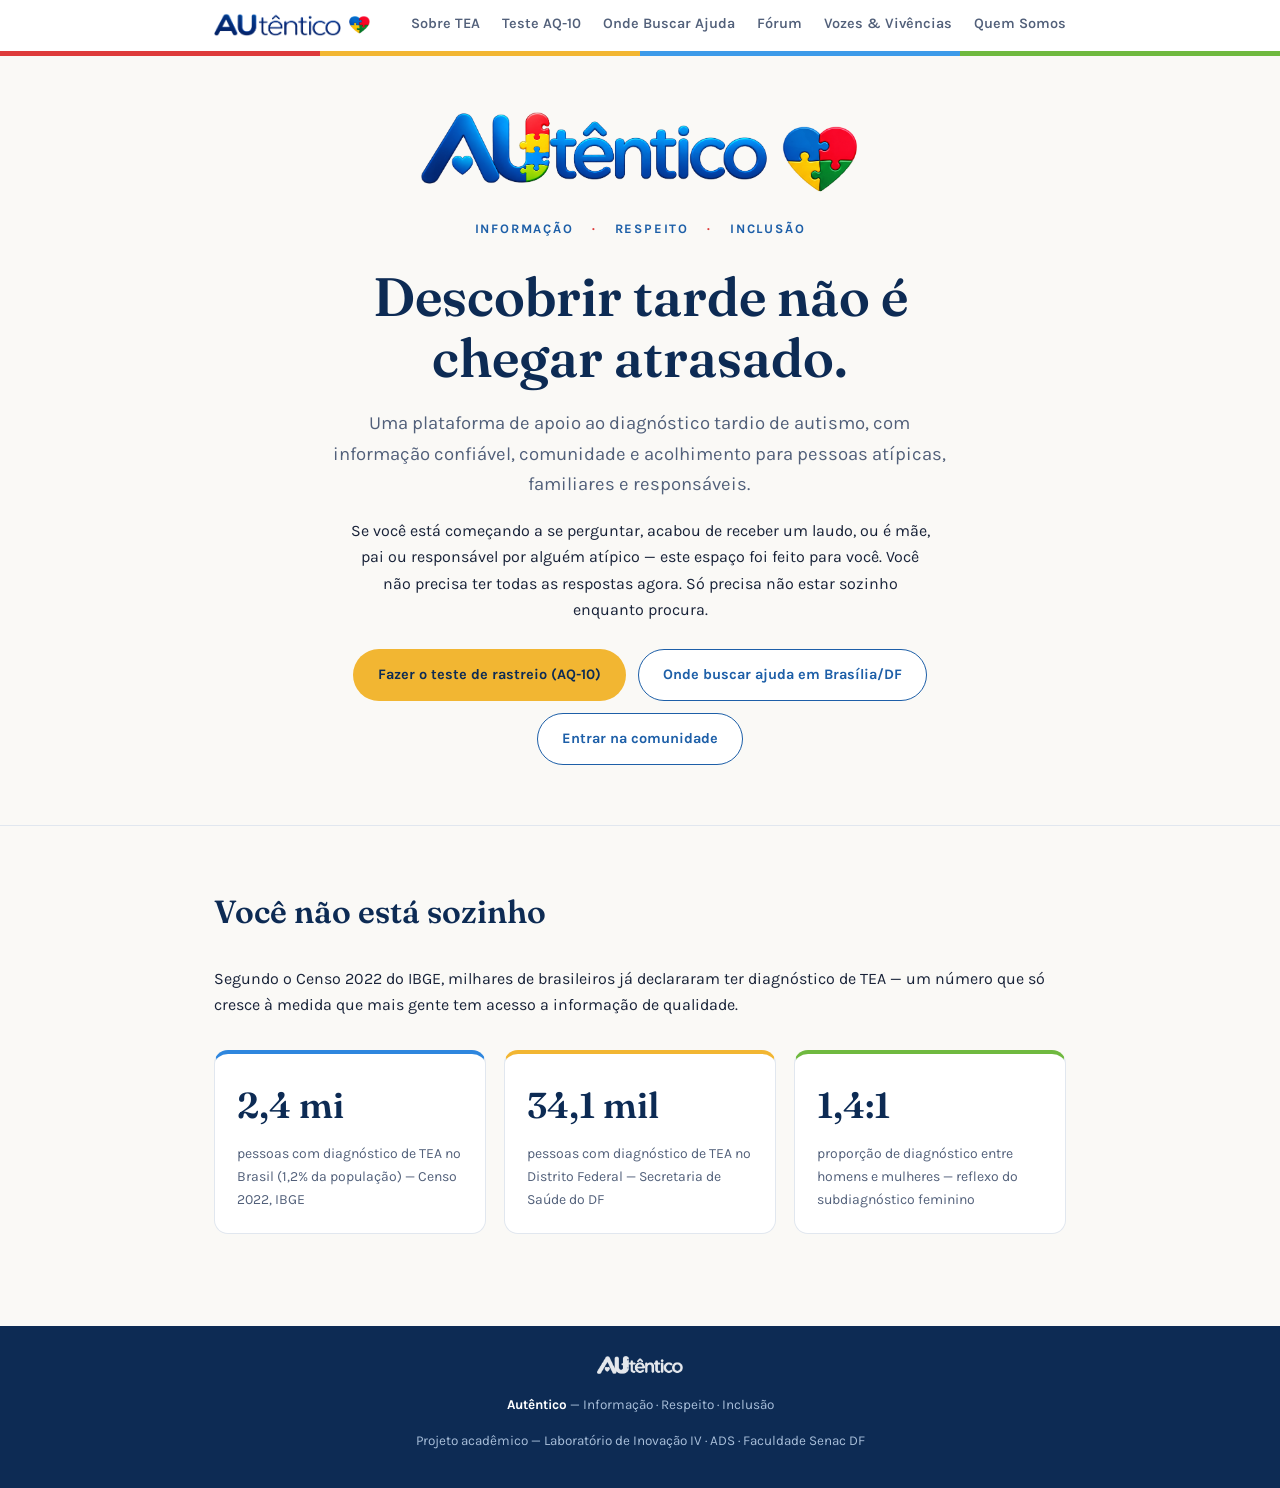
==== index.html @ 7d934f45 "Add files via upload" ====
<!DOCTYPE html>
<html lang="pt-BR">
<head>
<meta charset="UTF-8">
<meta name="viewport" content="width=device-width, initial-scale=1.0">
<title>Autêntico — apoio ao diagnóstico tardio de TEA</title>
<link rel="stylesheet" href="assets/css/style.css">
<link rel="icon" href="assets/img/logo-icon.png">
</head>
<body>

<header class="site-header">
  <div class="container">
    <a href="index.html" class="brand"><img src="assets/img/logo-wordmark-texto.png" alt="Autêntico" class="brand-wordmark"><img src="assets/img/coracao-puzzle.png" alt="" class="brand-coracao"></a>
    <nav class="main-nav">
      <a href="sobre-tea.html">Sobre TEA</a>
      <a href="teste-aq10.html">Teste AQ-10</a>
      <a href="onde-buscar-ajuda.html">Onde Buscar Ajuda</a>
      <a href="forum.html">Fórum</a>
      <a href="vivencias.html">Vozes & Vivências</a>
      <a href="quem-somos.html">Quem Somos</a>
    </nav>
  </div>
</header>
<div class="tira-assinatura"><span class="v"></span><span class="a"></span><span class="az"></span><span class="g"></span></div>

<section class="hero">
  <div class="container">
    <div class="logo-mark">
      <img src="assets/img/logo-wordmark.png" alt="Autêntico" class="wordmark-img">
      <img src="assets/img/coracao-puzzle.png" alt="" class="coracao-img">
    </div>
    <p class="slogan-mini">INFORMAÇÃO<span>·</span>RESPEITO<span>·</span>INCLUSÃO</p>
    <div class="texto-hero">
      <h1>Descobrir tarde não é chegar atrasado.</h1>
      <p class="lead">Uma plataforma de apoio ao diagnóstico tardio de autismo, com informação confiável, comunidade e acolhimento para pessoas atípicas, familiares e responsáveis.</p>
      <p>Se você está começando a se perguntar, acabou de receber um laudo, ou é mãe, pai ou responsável por alguém atípico — este espaço foi feito para você. Você não precisa ter todas as respostas agora. Só precisa não estar sozinho enquanto procura.</p>
      <div class="cta-row">
        <a href="teste-aq10.html" class="btn btn-primary">Fazer o teste de rastreio (AQ-10)</a>
        <a href="onde-buscar-ajuda.html" class="btn btn-outline">Onde buscar ajuda em Brasília/DF</a>
        <a href="forum.html" class="btn btn-outline">Entrar na comunidade</a>
      </div>
    </div>
  </div>
</section>

<section class="page">
  <div class="container">
    <h2>Você não está sozinho</h2>
    <p>Segundo o Censo 2022 do IBGE, milhares de brasileiros já declararam ter diagnóstico de TEA — um número que só cresce à medida que mais gente tem acesso a informação de qualidade.</p>
    <div class="stat-row">
      <div class="stat-card">
        <span class="num">2,4 mi</span>
        <p>pessoas com diagnóstico de TEA no Brasil (1,2% da população) — Censo 2022, IBGE</p>
      </div>
      <div class="stat-card">
        <span class="num">34,1 mil</span>
        <p>pessoas com diagnóstico de TEA no Distrito Federal — Secretaria de Saúde do DF</p>
      </div>
      <div class="stat-card">
        <span class="num">1,4:1</span>
        <p>proporção de diagnóstico entre homens e mulheres — reflexo do subdiagnóstico feminino</p>
      </div>
    </div>
  </div>
</section>

<footer class="site-footer">
  <div class="container">
    <img src="assets/img/logo-wordmark.png" alt="Autêntico" class="footer-logo">
    <p><strong>Autêntico</strong> — Informação · Respeito · Inclusão</p>
    <p>Projeto acadêmico — Laboratório de Inovação IV · ADS · Faculdade Senac DF</p>
  </div>
</footer>

</body>
</html>
---- assets/css/style.css ----
/* ============================================
   Autêntico — identidade visual própria
   Paleta extraída da logo: azul-noite (letras), e o
   quarteto de cores das peças (vermelho, amarelo, azul, verde)
   usado como assinatura recorrente — nunca como wallpaper.
   ============================================ */

@import url('https://fonts.googleapis.com/css2?family=Fraunces:opsz,wght@9..144,400;9..144,500;9..144,600;9..144,700&family=Karla:wght@400;500;600;700&display=swap');

:root {
  --noite: #0D2B54;
  --azul: #1D5FA8;
  --azul-vivo: #2E86DE;
  --azul-claro: #EAF3FC;
  --areia: #FAF9F6;

  /* quarteto das peças do logo — usar com moderação */
  --peca-vermelho: #DE3B3B;
  --peca-amarelo: #F2B632;
  --peca-azul: #3D9BE9;
  --peca-verde: #6FB93F;

  --texto: #182238;
  --texto-suave: #52607A;
  --linha: #E1E7EF;
  --radius: 14px;
  --serif: 'Fraunces', Georgia, serif;
  --sans: 'Karla', -apple-system, Segoe UI, sans-serif;
}

* { box-sizing: border-box; }
html { scroll-behavior: smooth; }

body {
  margin: 0;
  font-family: var(--sans);
  color: var(--texto);
  background: var(--areia);
  line-height: 1.65;
}

a { color: inherit; }
img { max-width: 100%; display: block; }

.container {
  max-width: 900px;
  margin: 0 auto;
  padding: 0 24px;
}

/* ---------- Tira de assinatura (as 4 cores do logo) ---------- */
.tira-assinatura {
  height: 5px;
  display: flex;
}
.tira-assinatura span { flex: 1; }
.tira-assinatura .v { background: var(--peca-vermelho); }
.tira-assinatura .a { background: var(--peca-amarelo); }
.tira-assinatura .az { background: var(--peca-azul); }
.tira-assinatura .g { background: var(--peca-verde); }

/* ---------- Header ---------- */
.site-header {
  background: #FFFFFF;
  color: var(--texto);
  box-shadow: 0 1px 0 var(--linha);
}

.site-header .container {
  display: flex;
  align-items: center;
  justify-content: space-between;
  padding-top: 12px;
  padding-bottom: 12px;
  gap: 20px;
  flex-wrap: wrap;
}

.brand {
  display: flex;
  align-items: center;
  gap: 8px;
  text-decoration: none;
}

.brand img.brand-wordmark {
  height: 24px;
  width: auto;
}

.brand img.brand-coracao {
  height: 18px;
  width: auto;
}

.brand .brand-nome {
  font-family: var(--serif);
  font-size: 21px;
  font-weight: 600;
  letter-spacing: 0.01em;
}

nav.main-nav {
  display: flex;
  gap: 22px;
  flex-wrap: wrap;
}

nav.main-nav a {
  color: var(--texto-suave);
  text-decoration: none;
  font-size: 14.5px;
  font-weight: 600;
  position: relative;
  padding-bottom: 3px;
}

nav.main-nav a:hover,
nav.main-nav a.ativo {
  color: var(--noite);
}

nav.main-nav a.ativo {
  border-bottom: 2px solid var(--peca-amarelo);
}

/* ---------- Hero ---------- */
.hero {
  padding: 56px 0 60px;
  border-bottom: 1px solid var(--linha);
  position: relative;
  overflow: hidden;
  text-align: center;
}

.hero .container {
  display: flex;
  flex-direction: column;
  align-items: center;
}

.hero .logo-mark {
  margin-bottom: 10px;
  display: flex;
  align-items: center;
  justify-content: center;
  flex-wrap: wrap;
  gap: 14px;
}

.hero .logo-mark img.wordmark-img {
  width: auto;
  max-height: clamp(56px, 9vw, 96px);
}

.hero .logo-mark img.coracao-img {
  width: auto;
  height: clamp(40px, 6.5vw, 68px);
}

.wordmark {
  display: flex;
  align-items: center;
  justify-content: center;
  gap: 2px;
  margin-bottom: 6px;
}

.wordmark img {
  height: clamp(64px, 11vw, 108px);
  width: auto;
}

.wordmark .wordmark-texto {
  font-family: var(--serif);
  font-weight: 700;
  font-size: clamp(38px, 8.2vw, 80px);
  text-transform: uppercase;
  color: var(--noite);
  letter-spacing: -0.01em;
  line-height: 1;
  transform: translateY(2px);
}

.slogan-mini {
  display: flex;
  align-items: center;
  justify-content: center;
  gap: 10px;
  font-size: 13px;
  font-weight: 700;
  letter-spacing: 0.14em;
  color: var(--azul);
  margin: 0 0 28px;
}
.slogan-mini span { color: var(--peca-vermelho); margin: 0 8px; }
.slogan-mini img { height: 22px; width: auto; }

.hero .texto-hero {
  max-width: 640px;
}

.hero h1 {
  font-family: var(--serif);
  font-size: clamp(36px, 5.5vw, 54px);
  font-weight: 600;
  line-height: 1.12;
  margin: 0 0 20px;
  color: var(--noite);
}

.hero .lead {
  font-size: 18.5px;
  color: var(--texto-suave);
  margin: 0 0 18px;
}

.hero p { max-width: 58ch; margin-left: auto; margin-right: auto; }

.cta-row {
  display: flex;
  flex-wrap: wrap;
  justify-content: center;
  gap: 12px;
  margin-top: 26px;
}

/* ---------- Buttons ---------- */
.btn {
  display: inline-block;
  padding: 13px 24px;
  border-radius: 100px;
  text-decoration: none;
  font-weight: 700;
  font-size: 14.5px;
  border: 1.5px solid transparent;
  cursor: pointer;
  font-family: var(--sans);
  transition: transform .12s ease, box-shadow .12s ease;
}

.btn-primary {
  background: var(--peca-amarelo);
  color: var(--noite);
}
.btn-primary:hover { transform: translateY(-1px); box-shadow: 0 6px 16px rgba(242,182,50,.35); }

.btn-outline {
  background: #fff;
  border-color: var(--azul);
  color: var(--azul);
}
.btn-outline:hover { background: var(--azul-claro); }

/* ---------- Sections ---------- */
section.page {
  padding: 60px 0;
}

section.page h2 {
  font-family: var(--serif);
  font-size: 32px;
  font-weight: 600;
  color: var(--noite);
  margin-top: 0;
}

section.page h3 {
  font-family: var(--serif);
  font-size: 21px;
  font-weight: 600;
  color: var(--noite);
}

.stat-row {
  display: grid;
  grid-template-columns: repeat(auto-fit, minmax(220px, 1fr));
  gap: 18px;
  margin: 32px 0;
}

.stat-card {
  background: #fff;
  border: 1px solid var(--linha);
  border-top: 4px solid var(--azul-vivo);
  border-radius: var(--radius);
  padding: 22px;
}

.stat-card:nth-child(2) { border-top-color: var(--peca-amarelo); }
.stat-card:nth-child(3) { border-top-color: var(--peca-verde); }

.stat-card .num {
  font-family: var(--serif);
  font-size: 36px;
  font-weight: 600;
  color: var(--noite);
  display: block;
}

.stat-card p { margin: 6px 0 0; font-size: 14px; color: var(--texto-suave); }

/* ---------- Cards ---------- */
.card {
  background: #fff;
  border: 1px solid var(--linha);
  border-radius: var(--radius);
  padding: 22px 24px;
  margin-bottom: 14px;
}

.card h3 { margin-top: 0; }

.tag {
  display: inline-block;
  font-size: 12px;
  font-weight: 700;
  padding: 4px 12px;
  border-radius: 100px;
  background: var(--azul-claro);
  color: var(--azul);
  margin-right: 6px;
  letter-spacing: 0.02em;
}

/* ---------- Disclaimer ---------- */
.disclaimer {
  background: #FFF7E6;
  border-left: 5px solid var(--peca-amarelo);
  border-radius: 0 var(--radius) var(--radius) 0;
  padding: 22px 24px;
  margin-bottom: 32px;
}

.disclaimer h2 { margin-top: 0; font-size: 22px; }

/* ---------- Filtros ---------- */
.filtros {
  display: flex;
  gap: 8px;
  flex-wrap: wrap;
  margin: 20px 0 28px;
}

.filtro-btn {
  border: 1.5px solid var(--linha);
  background: #fff;
  border-radius: 100px;
  padding: 8px 18px;
  font-size: 13.5px;
  font-weight: 600;
  cursor: pointer;
  font-family: var(--sans);
  color: var(--texto);
}

.filtro-btn.ativo {
  background: var(--noite);
  color: #fff;
  border-color: var(--noite);
}

/* ---------- Teste AQ10 ---------- */
.pergunta {
  border-bottom: 1px solid var(--linha);
  padding: 20px 0;
}

.pergunta p.enunciado {
  font-weight: 600;
  margin: 0 0 12px;
}

.opcoes { display: flex; gap: 24px; }

.opcoes label {
  display: flex;
  align-items: center;
  gap: 8px;
  cursor: pointer;
  font-size: 15px;
}

#resultado-box {
  display: none;
  background: var(--azul-claro);
  border-radius: var(--radius);
  padding: 30px;
  text-align: left;
  margin-top: 24px;
  border-top: 5px solid var(--peca-amarelo);
}

#resultado-box .pontuacao {
  font-family: var(--serif);
  font-size: 30px;
  font-weight: 600;
  color: var(--noite);
}

.progress-track {
  height: 6px;
  background: var(--linha);
  border-radius: 4px;
  overflow: hidden;
  margin-bottom: 8px;
}
.progress-fill {
  height: 100%;
  background: linear-gradient(90deg, var(--peca-azul), var(--peca-verde));
  width: 0%;
  transition: width .25s ease;
}
.progress-label {
  font-size: 13px;
  color: var(--texto-suave);
  margin-bottom: 24px;
}

/* ---------- Fórum ---------- */
.forum-layout {
  display: grid;
  grid-template-columns: 220px 1fr;
  gap: 28px;
}

@media (max-width: 720px) {
  .forum-layout { grid-template-columns: 1fr; }
  .opcoes { gap: 14px; }
  .hero .logo-mark img { max-width: 180px; }
}

.categorias-list {
  display: flex;
  flex-direction: column;
  gap: 6px;
}

.categorias-list a {
  padding: 9px 14px;
  border-radius: var(--radius);
  text-decoration: none;
  font-size: 14px;
  font-weight: 500;
  color: var(--texto);
}
.categorias-list a.ativo,
.categorias-list a:hover {
  background: var(--azul-claro);
  color: var(--azul);
}

.post-meta { font-size: 13px; color: var(--texto-suave); margin: 2px 0 10px; }

/* ---------- Equipe ---------- */
.equipe-grid {
  display: grid;
  grid-template-columns: repeat(auto-fit, minmax(180px, 1fr));
  gap: 18px;
  margin: 24px 0 32px;
}

.membro {
  text-align: center;
  background: #fff;
  border: 1px solid var(--linha);
  border-radius: var(--radius);
  padding: 24px 14px;
}

.avatar {
  width: 54px;
  height: 54px;
  border-radius: 50%;
  background: linear-gradient(135deg, var(--noite), var(--azul-vivo));
  margin: 0 auto 12px;
  display: flex;
  align-items: center;
  justify-content: center;
  color: #fff;
  font-family: var(--serif);
  font-weight: 600;
  font-size: 18px;
}

.avatar-foto {
  width: 120px;
  height: 120px;
  border-radius: 50%;
  margin: 0 auto 12px;
  object-fit: cover;
  object-position: top;
  border: 3px solid var(--azul-vivo);
  display: block;
}

.motivacao-box {
  background: var(--noite);
  color: #E4EEF9;
  border-radius: var(--radius);
  padding: 30px;
  position: relative;
  overflow: hidden;
}
.motivacao-box h3 { color: #fff; }

/* ---------- Footer ---------- */
.site-footer {
  background: var(--noite);
  color: #A9BFDA;
  text-align: center;
  padding: 30px 0 22px;
  font-size: 13.5px;
}

.site-footer strong { color: #fff; }
.site-footer .footer-logo { height: 24px; width: auto; margin: 0 auto 14px; filter: brightness(0) invert(1); opacity: .9; }

.aviso-fonte {
  font-size: 13px;
  color: var(--texto-suave);
  border-top: 1px dashed var(--linha);
  margin-top: 28px;
  padding-top: 16px;
}
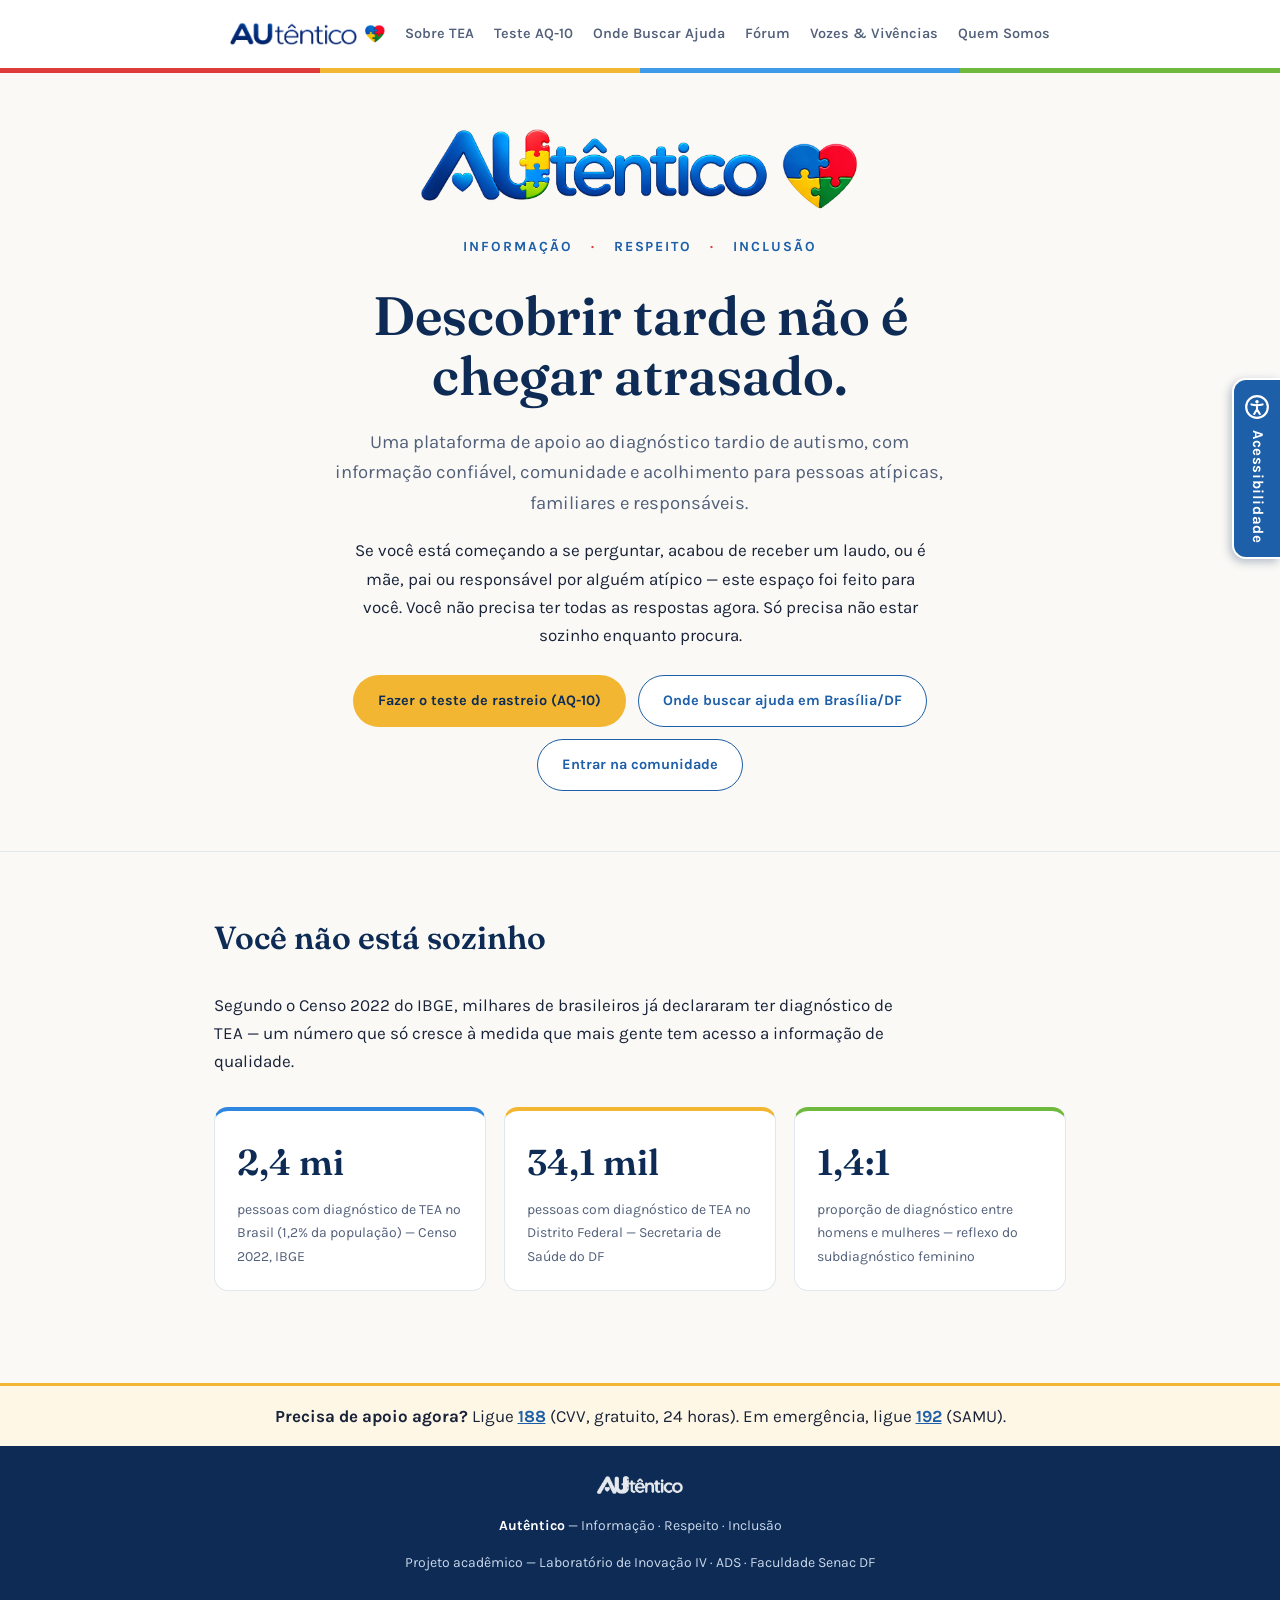
==== commit d8d1cc49: "Atualiza o site" ====
--- a/index.html
+++ b/index.html
@@ -6,23 +6,28 @@
 <title>Autêntico — apoio ao diagnóstico tardio de TEA</title>
 <link rel="stylesheet" href="assets/css/style.css">
 <link rel="icon" href="assets/img/logo-icon.png">
+<script src="assets/js/acessibilidade.js"></script>
 </head>
 <body>
 
+<a class="pular" href="#conteudo">Pular para o conteúdo</a>
+
 <header class="site-header">
   <div class="container">
-    <a href="index.html" class="brand"><img src="assets/img/logo-wordmark-texto.png" alt="Autêntico" class="brand-wordmark"><img src="assets/img/coracao-puzzle.png" alt="" class="brand-coracao"></a>
-    <nav class="main-nav">
+    <a href="index.html" class="brand" aria-label="Autêntico, página inicial"><img src="assets/img/logo-wordmark-texto.png" alt="Autêntico" class="brand-wordmark"><img src="assets/img/coracao-puzzle.png" alt="" class="brand-coracao"></a>
+    <nav class="main-nav" aria-label="Navegação principal">
       <a href="sobre-tea.html">Sobre TEA</a>
       <a href="teste-aq10.html">Teste AQ-10</a>
       <a href="onde-buscar-ajuda.html">Onde Buscar Ajuda</a>
       <a href="forum.html">Fórum</a>
-      <a href="vivencias.html">Vozes & Vivências</a>
+      <a href="vivencias.html">Vozes &amp; Vivências</a>
       <a href="quem-somos.html">Quem Somos</a>
     </nav>
   </div>
 </header>
-<div class="tira-assinatura"><span class="v"></span><span class="a"></span><span class="az"></span><span class="g"></span></div>
+<div class="tira-assinatura" aria-hidden="true"><span class="v"></span><span class="a"></span><span class="az"></span><span class="g"></span></div>
+
+<main id="conteudo" tabindex="-1">
 
 <section class="hero">
   <div class="container">
@@ -30,7 +35,7 @@
       <img src="assets/img/logo-wordmark.png" alt="Autêntico" class="wordmark-img">
       <img src="assets/img/coracao-puzzle.png" alt="" class="coracao-img">
     </div>
-    <p class="slogan-mini">INFORMAÇÃO<span>·</span>RESPEITO<span>·</span>INCLUSÃO</p>
+    <p class="slogan-mini">INFORMAÇÃO<span aria-hidden="true">·</span>RESPEITO<span aria-hidden="true">·</span>INCLUSÃO</p>
     <div class="texto-hero">
       <h1>Descobrir tarde não é chegar atrasado.</h1>
       <p class="lead">Uma plataforma de apoio ao diagnóstico tardio de autismo, com informação confiável, comunidade e acolhimento para pessoas atípicas, familiares e responsáveis.</p>
@@ -65,6 +70,14 @@
   </div>
 </section>
 
+</main>
+
+<aside class="apoio-agora" aria-label="Apoio emocional">
+  <div class="container">
+    <p><strong>Precisa de apoio agora?</strong> Ligue <a href="tel:188">188</a> (CVV, gratuito, 24 horas). Em emergência, ligue <a href="tel:192">192</a> (SAMU).</p>
+  </div>
+</aside>
+
 <footer class="site-footer">
   <div class="container">
     <img src="assets/img/logo-wordmark.png" alt="Autêntico" class="footer-logo">
--- a/assets/css/style.css
+++ b/assets/css/style.css
@@ -37,6 +37,7 @@
   color: var(--texto);
   background: var(--areia);
   line-height: 1.65;
+  font-size: 1.0625rem;
 }
 
 a { color: inherit; }
@@ -67,9 +68,10 @@
 }
 
 .site-header .container {
-  display: flex;
-  align-items: center;
-  justify-content: space-between;
+  max-width: 1160px;
+  display: flex;
+  align-items: center;
+  justify-content: center;
   padding-top: 12px;
   padding-bottom: 12px;
   gap: 20px;
@@ -95,29 +97,30 @@
 
 .brand .brand-nome {
   font-family: var(--serif);
-  font-size: 21px;
+  font-size: 1.3125rem;
   font-weight: 600;
   letter-spacing: 0.01em;
 }
 
 nav.main-nav {
   display: flex;
-  gap: 22px;
+  gap: 20px;
   flex-wrap: wrap;
 }
 
 nav.main-nav a {
   color: var(--texto-suave);
   text-decoration: none;
-  font-size: 14.5px;
+  font-size: 0.9062rem;
   font-weight: 600;
   position: relative;
-  padding-bottom: 3px;
+  padding: 10px 0;
+  display: inline-block;
 }
 
 nav.main-nav a:hover,
 nav.main-nav a.ativo {
-  color: var(--noite);
+  border-bottom: 3px solid var(--azul);
 }
 
 nav.main-nav a.ativo {
@@ -174,7 +177,7 @@
 .wordmark .wordmark-texto {
   font-family: var(--serif);
   font-weight: 700;
-  font-size: clamp(38px, 8.2vw, 80px);
+  font-size: clamp(2.375rem, 8.2vw, 5rem);
   text-transform: uppercase;
   color: var(--noite);
   letter-spacing: -0.01em;
@@ -187,7 +190,7 @@
   align-items: center;
   justify-content: center;
   gap: 10px;
-  font-size: 13px;
+  font-size: 0.875rem;
   font-weight: 700;
   letter-spacing: 0.14em;
   color: var(--azul);
@@ -202,7 +205,7 @@
 
 .hero h1 {
   font-family: var(--serif);
-  font-size: clamp(36px, 5.5vw, 54px);
+  font-size: clamp(2.25rem, 5.5vw, 3.375rem);
   font-weight: 600;
   line-height: 1.12;
   margin: 0 0 20px;
@@ -210,7 +213,7 @@
 }
 
 .hero .lead {
-  font-size: 18.5px;
+  font-size: 1.1562rem;
   color: var(--texto-suave);
   margin: 0 0 18px;
 }
@@ -232,7 +235,7 @@
   border-radius: 100px;
   text-decoration: none;
   font-weight: 700;
-  font-size: 14.5px;
+  font-size: 0.9062rem;
   border: 1.5px solid transparent;
   cursor: pointer;
   font-family: var(--sans);
@@ -257,9 +260,10 @@
   padding: 60px 0;
 }
 
+section.page h1,
 section.page h2 {
   font-family: var(--serif);
-  font-size: 32px;
+  font-size: 2rem;
   font-weight: 600;
   color: var(--noite);
   margin-top: 0;
@@ -267,7 +271,7 @@
 
 section.page h3 {
   font-family: var(--serif);
-  font-size: 21px;
+  font-size: 1.3125rem;
   font-weight: 600;
   color: var(--noite);
 }
@@ -292,13 +296,13 @@
 
 .stat-card .num {
   font-family: var(--serif);
-  font-size: 36px;
+  font-size: 2.25rem;
   font-weight: 600;
   color: var(--noite);
   display: block;
 }
 
-.stat-card p { margin: 6px 0 0; font-size: 14px; color: var(--texto-suave); }
+.stat-card p { margin: 6px 0 0; font-size: 0.875rem; color: var(--texto-suave); }
 
 /* ---------- Cards ---------- */
 .card {
@@ -313,7 +317,7 @@
 
 .tag {
   display: inline-block;
-  font-size: 12px;
+  font-size: 0.875rem;
   font-weight: 700;
   padding: 4px 12px;
   border-radius: 100px;
@@ -332,7 +336,7 @@
   margin-bottom: 32px;
 }
 
-.disclaimer h2 { margin-top: 0; font-size: 22px; }
+.disclaimer h2 { margin-top: 0; font-size: 1.375rem; }
 
 /* ---------- Filtros ---------- */
 .filtros {
@@ -346,15 +350,17 @@
   border: 1.5px solid var(--linha);
   background: #fff;
   border-radius: 100px;
-  padding: 8px 18px;
-  font-size: 13.5px;
+  padding: 10px 18px;
+  min-height: 44px;
+  font-size: 0.875rem;
   font-weight: 600;
   cursor: pointer;
   font-family: var(--sans);
   color: var(--texto);
 }
 
-.filtro-btn.ativo {
+.filtro-btn.ativo,
+.filtro-btn[aria-pressed="true"] {
   background: var(--noite);
   color: #fff;
   border-color: var(--noite);
@@ -378,11 +384,10 @@
   align-items: center;
   gap: 8px;
   cursor: pointer;
-  font-size: 15px;
+  font-size: 0.9375rem;
 }
 
 #resultado-box {
-  display: none;
   background: var(--azul-claro);
   border-radius: var(--radius);
   padding: 30px;
@@ -393,7 +398,7 @@
 
 #resultado-box .pontuacao {
   font-family: var(--serif);
-  font-size: 30px;
+  font-size: 1.875rem;
   font-weight: 600;
   color: var(--noite);
 }
@@ -412,7 +417,7 @@
   transition: width .25s ease;
 }
 .progress-label {
-  font-size: 13px;
+  font-size: 0.875rem;
   color: var(--texto-suave);
   margin-bottom: 24px;
 }
@@ -436,21 +441,32 @@
   gap: 6px;
 }
 
-.categorias-list a {
+.categorias-list a,
+.categorias-list button.cat-btn {
+  display: block;
+  width: 100%;
+  text-align: left;
+  border: none;
+  background: transparent;
+  font-family: var(--sans);
+  min-height: 44px;
+  cursor: pointer;
   padding: 9px 14px;
   border-radius: var(--radius);
   text-decoration: none;
-  font-size: 14px;
+  font-size: 0.875rem;
   font-weight: 500;
   color: var(--texto);
 }
 .categorias-list a.ativo,
-.categorias-list a:hover {
+.categorias-list a:hover,
+.categorias-list button.cat-btn[aria-pressed="true"],
+.categorias-list button.cat-btn:hover {
   background: var(--azul-claro);
   color: var(--azul);
 }
 
-.post-meta { font-size: 13px; color: var(--texto-suave); margin: 2px 0 10px; }
+.post-meta { font-size: 0.875rem; color: var(--texto-suave); margin: 2px 0 10px; }
 
 /* ---------- Equipe ---------- */
 .equipe-grid {
@@ -480,7 +496,7 @@
   color: #fff;
   font-family: var(--serif);
   font-weight: 600;
-  font-size: 18px;
+  font-size: 1.125rem;
 }
 
 .avatar-foto {
@@ -507,19 +523,406 @@
 /* ---------- Footer ---------- */
 .site-footer {
   background: var(--noite);
-  color: #A9BFDA;
+  color: #C9D8EC;
   text-align: center;
   padding: 30px 0 22px;
-  font-size: 13.5px;
+  font-size: 0.875rem;
 }
 
 .site-footer strong { color: #fff; }
 .site-footer .footer-logo { height: 24px; width: auto; margin: 0 auto 14px; filter: brightness(0) invert(1); opacity: .9; }
 
 .aviso-fonte {
-  font-size: 13px;
+  font-size: 0.875rem;
   color: var(--texto-suave);
   border-top: 1px dashed var(--linha);
   margin-top: 28px;
   padding-top: 16px;
 }
+
+/* ============================================
+   ACESSIBILIDADE
+   ============================================ */
+
+[hidden] { display: none !important; }
+
+.sr-only {
+  position: absolute;
+  width: 1px;
+  height: 1px;
+  padding: 0;
+  margin: -1px;
+  overflow: hidden;
+  clip: rect(0, 0, 0, 0);
+  white-space: nowrap;
+  border: 0;
+}
+
+/* Link "pular para o conteúdo" */
+.pular {
+  position: absolute;
+  left: 12px;
+  top: -80px;
+  z-index: 200;
+  background: var(--noite);
+  color: #fff;
+  padding: 12px 18px;
+  border-radius: 0 0 10px 10px;
+  font-weight: 700;
+  text-decoration: none;
+}
+.pular:focus { top: 0; }
+
+/* Foco visível em tudo que é interativo */
+:focus-visible {
+  outline: 3px solid var(--azul-vivo);
+  outline-offset: 3px;
+}
+.btn-primary:focus-visible { outline-color: var(--noite); }
+main:focus,
+[tabindex="-1"]:focus { outline: none; }
+
+/* Largura de leitura confortável */
+.page p,
+.page li { max-width: 70ch; }
+.stat-card p,
+.card p,
+.membro p { max-width: none; }
+
+/* Mensagens de erro (sempre com texto, nunca só cor) */
+.erro-msg {
+  color: #B3261E;
+  font-weight: 700;
+  margin: 12px 0 0;
+}
+
+/* Confirmação do aviso do teste */
+.aq-confirma {
+  display: flex;
+  align-items: center;
+  gap: 12px;
+  margin: 16px 0;
+  min-height: 44px;
+  font-size: 1rem;
+  cursor: pointer;
+}
+.aq-confirma input { width: 22px; height: 22px; margin: 0; flex-shrink: 0; accent-color: var(--azul); }
+
+/* ---------- Teste AQ-10: grade de respostas (formato do original) ---------- */
+.aq-intro { color: var(--texto-suave); margin: 0 0 6px; }
+.aq-instrucao { font-weight: 700; margin: 0 0 18px; }
+
+.aq-cab,
+.aq-linha {
+  display: grid;
+  grid-template-columns: minmax(0, 2.6fr) repeat(4, minmax(0, 1fr));
+  gap: 6px;
+  align-items: center;
+}
+
+.aq-cab {
+  padding: 10px 4px;
+  font-size: 0.875rem;
+  font-weight: 700;
+  color: var(--noite);
+  text-align: center;
+  line-height: 1.3;
+  border-bottom: 2px solid var(--linha);
+  border-left: 4px solid transparent;
+}
+
+.aq-linha {
+  padding: 12px 4px;
+  border-bottom: 1px solid var(--linha);
+  border-left: 4px solid transparent;
+}
+
+.aq-linha.falta {
+  background: #FDECEC;
+  border-left-color: #B3261E;
+}
+
+.aq-enunciado {
+  margin: 0;
+  padding-right: 8px;
+  font-size: 1rem;
+  font-weight: 600;
+  line-height: 1.45;
+}
+
+.aq-aviso-linha {
+  grid-column: 1 / -1;
+  margin: 0;
+  color: #B3261E;
+  font-weight: 700;
+  font-size: 0.9375rem;
+}
+
+.aq-cel {
+  display: flex;
+  justify-content: center;
+  align-items: center;
+  min-height: 44px;
+  cursor: pointer;
+}
+.aq-cel input { width: 22px; height: 22px; margin: 0; accent-color: var(--azul); }
+
+.aq-rotulo {
+  position: absolute;
+  width: 1px;
+  height: 1px;
+  margin: -1px;
+  overflow: hidden;
+  clip: rect(0, 0, 0, 0);
+  white-space: nowrap;
+}
+
+@media (max-width: 640px) {
+  .aq-cab { display: none; }
+  .aq-linha { grid-template-columns: repeat(2, minmax(0, 1fr)); }
+  .aq-enunciado { grid-column: 1 / -1; padding-right: 0; margin-bottom: 4px; }
+  .aq-cel {
+    justify-content: flex-start;
+    gap: 10px;
+    padding: 6px 10px;
+    border: 1px solid var(--linha);
+    border-radius: 10px;
+  }
+  .aq-rotulo {
+    position: static;
+    width: auto;
+    height: auto;
+    margin: 0;
+    overflow: visible;
+    clip: auto;
+    white-space: normal;
+    font-size: 0.9375rem;
+    line-height: 1.25;
+  }
+}
+
+#resultado-box h2 { margin: 0 0 10px; font-size: 1.125rem; }
+
+/* ---------- Acessibilidade: aba lateral + painel ---------- */
+html { scroll-padding-bottom: 90px; }
+
+.acess-aba {
+  position: fixed;
+  right: 0;
+  top: 42%;
+  z-index: 250;
+  width: 48px;
+  padding: 14px 0;
+  display: flex;
+  flex-direction: column;
+  align-items: center;
+  gap: 10px;
+  background: var(--azul);
+  color: #fff;
+  border: 2px solid #fff;
+  border-right: none;
+  border-radius: 14px 0 0 14px;
+  box-shadow: -2px 3px 10px rgba(13, 43, 84, 0.3);
+  font: inherit;
+  font-weight: 700;
+  font-size: 0.9375rem;
+  cursor: pointer;
+}
+.acess-aba:hover { background: var(--noite); }
+.acess-aba:focus-visible { outline: 3px solid var(--noite); outline-offset: 3px; }
+.acess-aba svg { width: 26px; height: 26px; flex-shrink: 0; }
+.acess-aba-texto {
+  writing-mode: vertical-rl;
+  letter-spacing: 0.04em;
+  line-height: 1;
+}
+
+@media (min-width: 760px) and (max-width: 1000px) {
+  main .container { padding-right: 64px; }
+}
+
+@media (max-width: 759px) {
+  .acess-aba {
+    top: auto;
+    bottom: 16px;
+    right: 14px;
+    width: 54px;
+    height: 54px;
+    padding: 0;
+    border: 2px solid #fff;
+    border-radius: 50%;
+    justify-content: center;
+  }
+  .acess-aba-texto {
+    position: absolute;
+    width: 1px;
+    height: 1px;
+    margin: -1px;
+    overflow: hidden;
+    clip: rect(0, 0, 0, 0);
+    white-space: nowrap;
+  }
+}
+
+.acess-painel {
+  position: fixed;
+  top: 0;
+  right: 0;
+  bottom: 0;
+  z-index: 300;
+  width: min(350px, 92vw);
+  overflow-y: auto;
+  background: #fff;
+  color: var(--texto);
+  border-left: 1px solid var(--linha);
+  box-shadow: -8px 0 28px rgba(13, 43, 84, 0.22);
+  padding: 18px 18px 28px;
+}
+.acess-topo {
+  display: flex;
+  align-items: center;
+  justify-content: space-between;
+  gap: 12px;
+  margin-bottom: 18px;
+}
+.acess-titulo {
+  font-family: var(--serif);
+  font-size: 1.375rem;
+  font-weight: 600;
+  color: var(--noite);
+}
+.acess-lista { display: flex; flex-direction: column; gap: 12px; }
+.acess-grupo {
+  display: flex;
+  align-items: center;
+  gap: 8px;
+  flex-wrap: wrap;
+}
+.acess-grupo .rot { font-weight: 700; width: 100%; }
+.acess-btn {
+  min-height: 44px;
+  min-width: 44px;
+  padding: 8px 14px;
+  border: 1.5px solid var(--azul);
+  background: #fff;
+  color: var(--azul);
+  border-radius: 10px;
+  font: inherit;
+  font-weight: 700;
+  cursor: pointer;
+}
+.acess-btn:hover { background: var(--azul-claro); }
+.acess-btn[aria-pressed="true"] { background: var(--azul); color: #fff; }
+.acess-opcao {
+  display: flex;
+  align-items: center;
+  justify-content: space-between;
+  gap: 12px;
+  width: 100%;
+  text-align: left;
+}
+.acess-estado { font-size: 0.875rem; font-weight: 700; }
+.acess-nivel { min-width: 4em; text-align: center; font-weight: 700; }
+
+/* ---------- Fonte simples ---------- */
+html.fonte-simples { --serif: var(--sans); }
+html.fonte-simples body { line-height: 1.8; letter-spacing: 0.01em; }
+
+/* ---------- Modo calmo (menos cor, sem movimento) ---------- */
+html.modo-calmo *,
+html.modo-calmo *::before,
+html.modo-calmo *::after {
+  animation: none !important;
+  transition: none !important;
+  scroll-behavior: auto !important;
+}
+html.modo-calmo body { filter: saturate(0.5); }
+html.modo-calmo .tira-assinatura { opacity: 0.5; }
+html.modo-calmo .btn-primary:hover { transform: none; box-shadow: none; }
+
+@media (prefers-reduced-motion: reduce) {
+  *, *::before, *::after {
+    animation: none !important;
+    transition: none !important;
+    scroll-behavior: auto !important;
+  }
+  .btn-primary:hover { transform: none; box-shadow: none; }
+}
+
+/* ---------- Alto contraste ---------- */
+html.alto-contraste {
+  --noite: #000;
+  --azul: #00338D;
+  --azul-vivo: #00338D;
+  --azul-claro: #FFFFFF;
+  --areia: #FFFFFF;
+  --texto: #000;
+  --texto-suave: #000;
+  --linha: #000;
+}
+html.alto-contraste body { background: #fff; color: #000; }
+html.alto-contraste a { text-decoration: underline; }
+html.alto-contraste .site-header { box-shadow: 0 2px 0 #000; }
+html.alto-contraste nav.main-nav a { color: #000; }
+html.alto-contraste nav.main-nav a.ativo { background: #FFD400; border-bottom-color: #000; }
+html.alto-contraste .btn { border: 2px solid #000; }
+html.alto-contraste .btn-primary { background: #FFD400; color: #000; }
+html.alto-contraste .btn-outline { background: #fff; color: #000; border-color: #000; }
+html.alto-contraste .card,
+html.alto-contraste .stat-card,
+html.alto-contraste .membro,
+html.alto-contraste .aq-linha,
+html.alto-contraste #resultado-box { border: 2px solid #000; background: #fff; }
+html.alto-contraste .aq-linha { border-width: 0 0 2px 4px; }
+html.alto-contraste .tag { background: #fff; color: #000; border: 1px solid #000; }
+html.alto-contraste .disclaimer { background: #fff; border: 2px solid #000; border-left-width: 8px; }
+html.alto-contraste .filtro-btn { border: 2px solid #000; color: #000; }
+html.alto-contraste .filtro-btn[aria-pressed="true"],
+html.alto-contraste .categorias-list button.cat-btn[aria-pressed="true"] { background: #000; color: #fff; }
+html.alto-contraste .slogan-mini { color: #000; }
+html.alto-contraste .progress-track { background: #fff; border: 1px solid #000; }
+html.alto-contraste .progress-fill { background: #000; }
+html.alto-contraste .site-footer,
+html.alto-contraste .motivacao-box { background: #000; color: #fff; }
+html.alto-contraste .site-footer { color: #fff; }
+html.alto-contraste :focus-visible { outline: 4px solid #000; box-shadow: 0 0 0 8px #FFD400; }
+
+section.page h2.sub { font-size: 1.3125rem; }
+.motivacao-box h2 { color: #fff; }
+html.alto-contraste .acess-aba { background: #000; color: #fff; border-color: #fff; box-shadow: none; }
+html.alto-contraste .acess-aba:focus-visible { outline: 4px solid #000; box-shadow: 0 0 0 8px #FFD400; }
+html.alto-contraste .acess-painel { background: #fff; border-left: 3px solid #000; box-shadow: none; }
+html.alto-contraste .acess-btn { border: 2px solid #000; color: #000; background: #fff; }
+html.alto-contraste .acess-btn[aria-pressed="true"] { background: #000; color: #fff; }
+
+/* ---------- Marcação de conteúdo de exemplo, rótulos de filtro, detalhes dos locais ---------- */
+.tag-exemplo {
+  background: #FFF7E6;
+  color: #7A4B00;
+  border: 1px solid #E8A33D;
+}
+
+.filtro-rotulo { font-weight: 700; margin: 18px 0 0; font-size: 0.9375rem; }
+.filtro-rotulo + .filtros { margin-top: 8px; margin-bottom: 12px; }
+
+.card .detalhe { font-size: 0.9375rem; color: var(--texto-suave); margin: 6px 0 0; }
+.card .detalhe a { color: var(--azul); }
+
+html.alto-contraste .tag-exemplo { background: #fff; color: #000; border: 2px solid #000; }
+html.alto-contraste .card .detalhe { color: #000; }
+html.alto-contraste .card .detalhe a { color: #00338D; }
+
+.acoes-entrada { display: flex; flex-wrap: wrap; gap: 10px; }
+
+/* ---------- Aviso de apoio emocional (CVV e SAMU) ---------- */
+.apoio-agora {
+  background: #FFF7E6;
+  border-top: 3px solid var(--peca-amarelo);
+  padding: 16px 0;
+  text-align: center;
+}
+.apoio-agora p { margin: 0; max-width: none; }
+.apoio-agora a { color: var(--azul); font-weight: 700; }
+
+html.alto-contraste .apoio-agora { background: #fff; border-top: 3px solid #000; }
+html.alto-contraste .apoio-agora a { color: #00338D; }
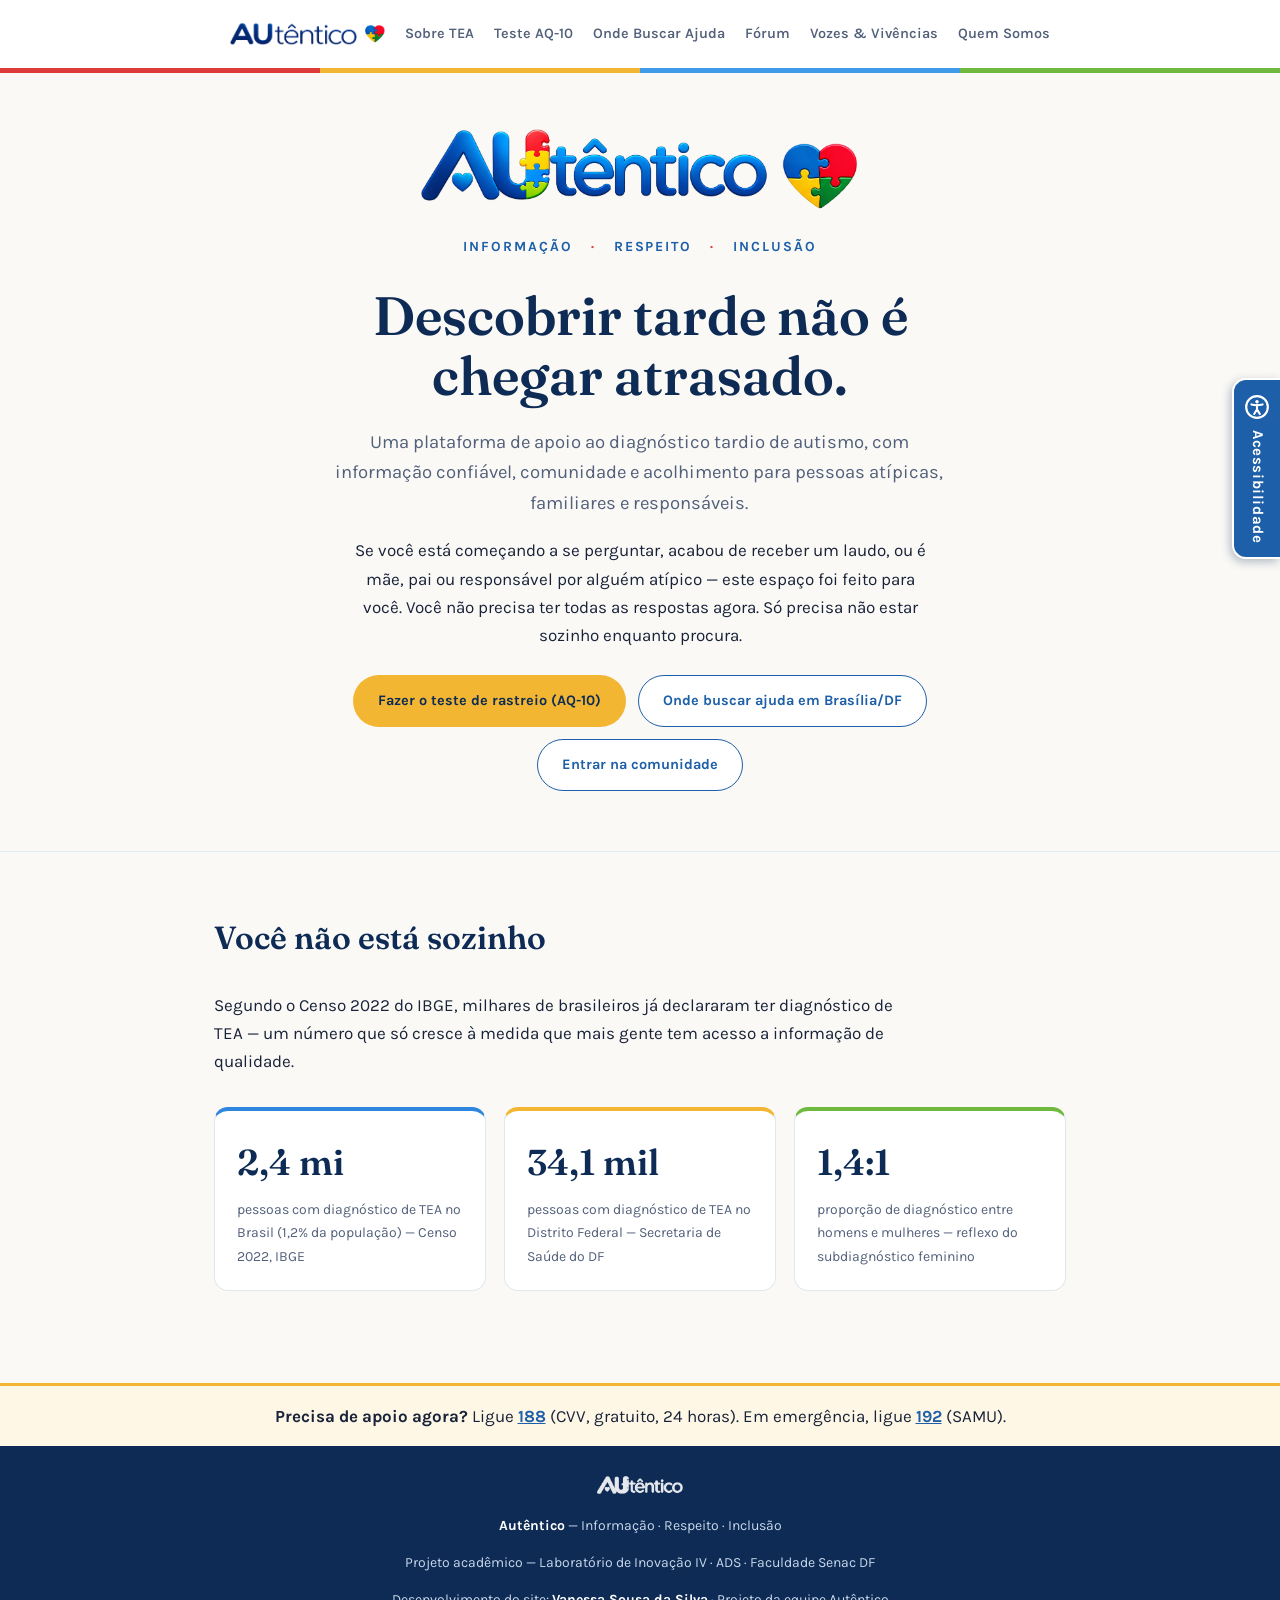
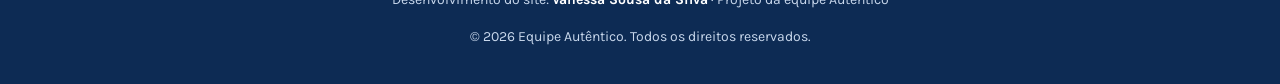
==== commit 26c1ad8b: "Add files via upload Entrevista da Francisca, VLibras e crédito de autoria" ====
--- a/index.html
+++ b/index.html
@@ -83,8 +83,26 @@
     <img src="assets/img/logo-wordmark.png" alt="Autêntico" class="footer-logo">
     <p><strong>Autêntico</strong> — Informação · Respeito · Inclusão</p>
     <p>Projeto acadêmico — Laboratório de Inovação IV · ADS · Faculdade Senac DF</p>
+    <p>Desenvolvimento do site: <strong>Vanessa Sousa da Silva</strong> · Projeto da equipe Autêntico</p>
+    <p>© 2026 Equipe Autêntico. Todos os direitos reservados.</p>
   </div>
 </footer>
 
+<!-- VLibras: tradução automática do texto para Libras (plugin gratuito do governo federal). Se estiver sem internet, o botão simplesmente não aparece. -->
+<div vw class="enabled">
+  <div vw-access-button class="active"></div>
+  <div vw-plugin-wrapper>
+    <div class="vw-plugin-top-wrapper"></div>
+  </div>
+</div>
+<script src="https://vlibras.gov.br/app/vlibras-plugin.js" defer></script>
+<script>
+  window.addEventListener("load", function () {
+    if (window.VLibras && window.VLibras.Widget) {
+      new window.VLibras.Widget({ rootPath: "https://vlibras.gov.br/app", position: "L" });
+    }
+  });
+</script>
+
 </body>
 </html>
--- a/assets/css/style.css
+++ b/assets/css/style.css
@@ -926,3 +926,18 @@
 
 html.alto-contraste .apoio-agora { background: #fff; border-top: 3px solid #000; }
 html.alto-contraste .apoio-agora a { color: #00338D; }
+
+/* Entrevista publicada (Vozes & Vivências) */
+.entrevista-cab { display: flex; align-items: center; gap: 16px; margin: 4px 0 18px; }
+.entrevista-cab h3 { margin: 0; }
+.entrevista-papel { margin: 2px 0 0; color: var(--texto-suave); font-weight: 600; }
+.entrevista-avatar {
+  flex: 0 0 auto; width: 120px; height: 120px; border-radius: 50%;
+  object-fit: cover; border: 4px solid var(--azul-claro); background: var(--azul-claro);
+}
+.entrevista h4 { margin: 22px 0 6px; color: var(--azul); font-size: 1.0625rem; }
+.entrevista-frase {
+  margin: 8px 0 0; padding: 14px 18px; background: var(--azul-claro);
+  border-left: 5px solid var(--peca-amarelo); border-radius: 0 var(--radius) var(--radius) 0;
+}
+.entrevista-frase p { margin: 0; }
